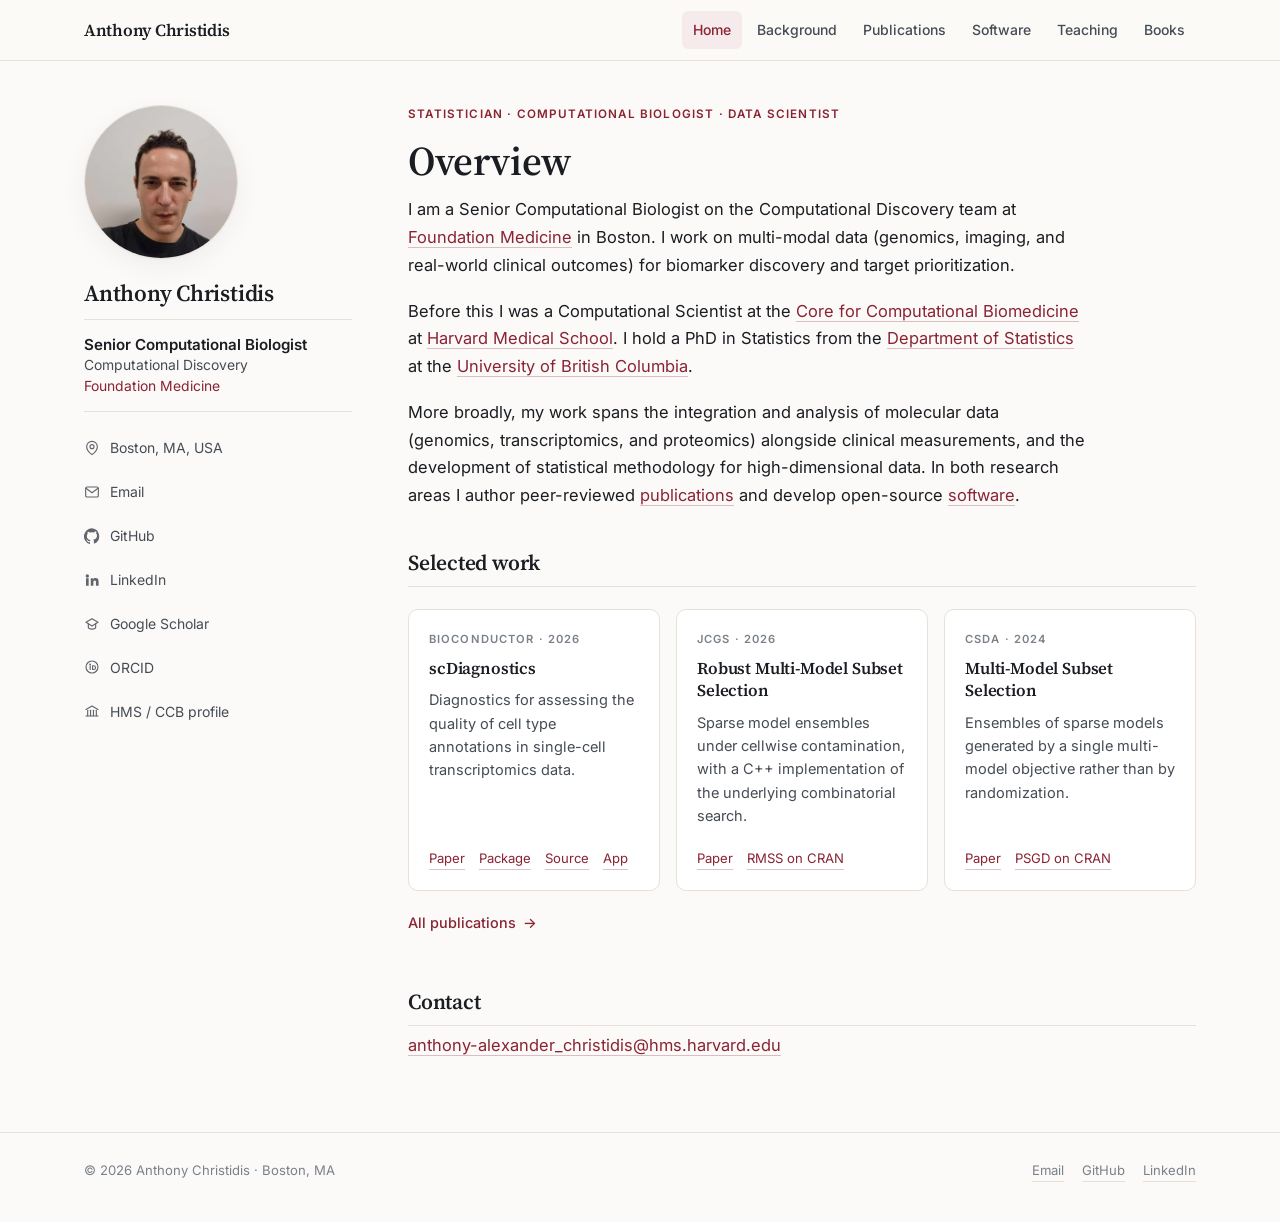
==== index.html @ 00b0565f "Add profile links and search metadata Sidebar gains Google Scholar and ORCID. Scholar takes the grad" ====
<!DOCTYPE html>
<html lang="en">
<head>
<meta charset="UTF-8">
<meta name="viewport" content="width=device-width, initial-scale=1">
<title>Anthony Christidis</title>
<meta name="description" content="Anthony Christidis, PhD. Statistician and computational biologist at Foundation Medicine, Boston. Multi-modal omics, ensemble methods for high-dimensional data, and open-source scientific software.">
<link rel="icon" type="image/png" href="images/website_icon.png">
<link rel="preconnect" href="https://fonts.googleapis.com">
<link rel="preconnect" href="https://fonts.gstatic.com" crossorigin>
<link href="https://fonts.googleapis.com/css2?family=Inter:wght@400;500;600&family=Source+Serif+4:opsz,wght@8..60,400;8..60,600&display=swap" rel="stylesheet">
<link rel="canonical" href="https://anthonychristidis.github.io/">
<meta property="og:type" content="website">
<meta property="og:site_name" content="Anthony Christidis">
<meta property="og:title" content="Anthony Christidis">
<meta property="og:description" content="Anthony Christidis, PhD. Statistician and computational biologist at Foundation Medicine, Boston. Multi-modal omics, ensemble methods for high-dimensional data, and open-source scientific software.">
<meta property="og:url" content="https://anthonychristidis.github.io/">
<meta property="og:image" content="https://anthonychristidis.github.io/images/website_pic.png">
<meta name="twitter:card" content="summary">
<link rel="stylesheet" href="styles.css">
<script type="application/ld+json">
{
  "@context": "https://schema.org",
  "@type": "Person",
  "name": "Anthony Christidis",
  "givenName": "Anthony",
  "familyName": "Christidis",
  "honorificSuffix": "PhD",
  "url": "https://anthonychristidis.github.io/",
  "image": "https://anthonychristidis.github.io/images/website_pic.png",
  "jobTitle": "Senior Computational Biologist",
  "worksFor": {
    "@type": "Organization",
    "name": "Foundation Medicine",
    "url": "https://www.foundationmedicine.com/"
  },
  "address": {
    "@type": "PostalAddress",
    "addressLocality": "Boston",
    "addressRegion": "MA",
    "addressCountry": "US"
  },
  "alumniOf": [
    { "@type": "CollegeOrUniversity", "name": "University of British Columbia", "url": "https://www.ubc.ca/" },
    { "@type": "CollegeOrUniversity", "name": "University of Toronto", "url": "https://www.utoronto.ca/" },
    { "@type": "CollegeOrUniversity", "name": "Concordia University", "url": "https://www.concordia.ca/" }
  ],
  "knowsAbout": [
    "Computational biology",
    "Bioinformatics",
    "Single-cell transcriptomics",
    "Spatial transcriptomics",
    "Proteomics",
    "Statistical machine learning",
    "Ensemble methods",
    "Robust statistics",
    "High-dimensional data",
    "R programming",
    "Bioconductor"
  ],
  "sameAs": [
    "https://orcid.org/0000-0002-4565-6279",
    "https://scholar.google.com/citations?user=vQGC_OQAAAAJ&hl=en",
    "https://github.com/AnthonyChristidis",
    "https://www.linkedin.com/in/anthony-christidis-61272a120/",
    "https://dbmi.hms.harvard.edu/people/anthony-christidis",
    "https://hsph.harvard.edu/profile/anthony-christidis/",
    "https://www.researchgate.net/profile/Anthony-Christidis"
  ]
}
</script>
</head>
<body>

<a class="skip-link" href="#main">Skip to content</a>

<header class="topbar">
  <div class="topbar__inner">
    <a class="brand" href="index.html">Anthony Christidis</a>
    <nav class="mainnav" aria-label="Main">
      <a href="index.html" aria-current="page">Home</a>
      <a href="background.html">Background</a>
      <a href="publications.html">Publications</a>
      <a href="software.html">Software</a>
      <a href="teaching.html">Teaching</a>
      <a href="books.html">Books</a>
    </nav>
  </div>
</header>

<div class="shell">

  <!-- ===== Sidebar (identical across pages) ===== -->
  <aside class="sidebar">
    <img src="images/website_pic.png" alt="Anthony Christidis" class="sidebar__photo">
    <h1 class="sidebar__name">Anthony Christidis</h1>
    <div class="sidebar__role">
      <span class="r-title">Senior Computational Biologist</span>
      <span class="r-line">Computational Discovery</span>
      <span class="r-line"><a href="https://www.foundationmedicine.com/">Foundation Medicine</a></span>
    </div>
    <ul class="sidebar__links">
      <li><a href="https://maps.app.goo.gl/oiPNKyXVnu64fn4m7" target="_blank" rel="noopener">
        <svg viewBox="0 0 24 24" aria-hidden="true"><path d="M20 10c0 6-8 12-8 12s-8-6-8-12a8 8 0 0 1 16 0Z"/><circle cx="12" cy="10" r="3"/></svg>
        Boston, MA, USA</a></li>
      <li><a href="mailto:anthony-alexander_christidis@hms.harvard.edu">
        <svg viewBox="0 0 24 24" aria-hidden="true"><rect x="2.5" y="4.5" width="19" height="15" rx="2"/><path d="m3 6.5 9 6.5 9-6.5"/></svg>
        Email</a></li>
      <li><a href="https://github.com/AnthonyChristidis" target="_blank" rel="noopener">
        <svg class="fill" viewBox="0 0 24 24" aria-hidden="true"><path d="M12 .5a12 12 0 0 0-3.8 23.4c.6.1.8-.3.8-.6v-2c-3.3.7-4-1.6-4-1.6-.6-1.4-1.4-1.8-1.4-1.8-1.1-.7 0-.7 0-.7 1.2.1 1.9 1.3 1.9 1.3 1.1 1.8 2.8 1.3 3.5 1 .1-.8.4-1.3.8-1.6-2.7-.3-5.5-1.3-5.5-5.9 0-1.3.5-2.4 1.2-3.2-.1-.3-.5-1.5.1-3.2 0 0 1-.3 3.3 1.2a11.5 11.5 0 0 1 6 0C17.2 4.7 18.2 5 18.2 5c.6 1.7.2 2.9.1 3.2.8.8 1.2 1.9 1.2 3.2 0 4.6-2.8 5.6-5.5 5.9.4.4.8 1.1.8 2.2v3.3c0 .3.2.7.8.6A12 12 0 0 0 12 .5Z"/></svg>
        GitHub</a></li>
      <li><a href="https://www.linkedin.com/in/anthony-christidis-61272a120/" target="_blank" rel="noopener">
        <svg class="fill" viewBox="0 0 24 24" aria-hidden="true"><path d="M4.98 3.5A2.5 2.5 0 1 0 5 8.5a2.5 2.5 0 0 0 0-5ZM3 9.5h4v11H3v-11Zm6.5 0h3.8v1.5h.06c.53-.95 1.83-1.95 3.77-1.95 4.03 0 4.77 2.5 4.77 5.76v5.69h-4v-5.04c0-1.2-.02-2.75-1.75-2.75-1.75 0-2.02 1.31-2.02 2.66v5.13h-4v-11Z"/></svg>
        LinkedIn</a></li>
      <li><a href="https://scholar.google.com/citations?user=vQGC_OQAAAAJ&amp;hl=en" target="_blank" rel="noopener">
        <svg viewBox="0 0 24 24" aria-hidden="true"><path d="M3 9.5 12 4l9 5.5-9 5.5-9-5.5Z"/><path d="M6.5 11.8V17c0 1.4 2.5 2.7 5.5 2.7s5.5-1.3 5.5-2.7v-5.2"/></svg>
        Google Scholar</a></li>
      <li><a href="https://orcid.org/0000-0002-4565-6279" target="_blank" rel="noopener">
        <svg viewBox="0 0 24 24" aria-hidden="true"><circle cx="12" cy="12" r="9"/><path d="M9.3 10.2v5.6"/><circle cx="9.3" cy="8.1" r=".55"/><path d="M12.9 10.2h1.6a2.8 2.8 0 0 1 0 5.6h-1.6Z"/></svg>
        ORCID</a></li>
      <li><a href="https://dbmi.hms.harvard.edu/people/anthony-christidis" target="_blank" rel="noopener">
        <svg viewBox="0 0 24 24" aria-hidden="true"><path d="M3 9.8 12 4.5l9 5.3"/><path d="M5.5 11v8"/><path d="M9.8 11v8"/><path d="M14.2 11v8"/><path d="M18.5 11v8"/><path d="M3 19.5h18"/></svg>
        HMS / CCB profile</a></li>
    </ul>
  </aside>

  <!-- ===== Content ===== -->
  <main class="content" id="main">

    <p class="eyebrow">Statistician &middot; Computational Biologist &middot; Data Scientist</p>
    <h2 class="page-title">Overview</h2>

    <p>
      I am a Senior Computational Biologist on the Computational Discovery team at
      <a href="https://www.foundationmedicine.com/" target="_blank" rel="noopener">Foundation Medicine</a> in Boston.
      I work on multi-modal data (genomics, imaging, and real-world clinical outcomes) for biomarker discovery and
      target prioritization.
    </p>

    <p>
      Before this I was a Computational Scientist at the
      <a href="https://dbmi.hms.harvard.edu/about-dbmi/core-computational-biomedicine" target="_blank" rel="noopener">Core
      for Computational Biomedicine</a> at
      <a href="https://hms.harvard.edu/" target="_blank" rel="noopener">Harvard Medical School</a>. I hold a PhD in
      Statistics from the
      <a href="https://www.stat.ubc.ca/" target="_blank" rel="noopener">Department of Statistics</a> at the
      <a href="https://www.ubc.ca/" target="_blank" rel="noopener">University of British Columbia</a>.
    </p>

    <p>
      More broadly, my work spans the integration and analysis of molecular data (genomics, transcriptomics, and
      proteomics) alongside clinical measurements, and the development of statistical methodology for high-dimensional
      data. In both research areas I author peer-reviewed <a href="publications.html">publications</a> and develop
      open-source <a href="software.html">software</a>.
    </p>

    <section class="section">
      <h2 class="section__title">Selected work</h2>

      <div class="cards">
        <article class="card">
          <span class="card__kicker">Bioconductor &middot; 2026</span>
          <h3><a href="https://bioconductor.org/packages/scDiagnostics" target="_blank" rel="noopener">scDiagnostics</a></h3>
          <p>
            Diagnostics for assessing the quality of cell type annotations in single-cell transcriptomics data.
          </p>
          <div class="card__foot">
            <a href="https://doi.org/10.1093/bib/bbag496" target="_blank" rel="noopener">Paper</a>
            <a href="https://bioconductor.org/packages/scDiagnostics" target="_blank" rel="noopener">Package</a>
            <a href="https://github.com/ccb-hms/scDiagnostics" target="_blank" rel="noopener">Source</a>
            <a href="https://github.com/ccb-hms/scDiagnosticsApp" target="_blank" rel="noopener">App</a>
          </div>
        </article>

        <article class="card">
          <span class="card__kicker">JCGS &middot; 2026</span>
          <h3><a href="https://doi.org/10.1080/10618600.2025.2596057" target="_blank" rel="noopener">Robust Multi-Model Subset Selection</a></h3>
          <p>
            Sparse model ensembles under cellwise contamination, with a C++ implementation of the underlying
            combinatorial search.
          </p>
          <div class="card__foot">
            <a href="https://doi.org/10.1080/10618600.2025.2596057" target="_blank" rel="noopener">Paper</a>
            <a href="https://cran.r-project.org/package=RMSS" target="_blank" rel="noopener">RMSS on CRAN</a>
          </div>
        </article>

        <article class="card">
          <span class="card__kicker">CSDA &middot; 2024</span>
          <h3><a href="https://doi.org/10.1016/j.csda.2024.108073" target="_blank" rel="noopener">Multi-Model Subset Selection</a></h3>
          <p>
            Ensembles of sparse models generated by a single multi-model objective rather than by randomization.
          </p>
          <div class="card__foot">
            <a href="https://doi.org/10.1016/j.csda.2024.108073" target="_blank" rel="noopener">Paper</a>
            <a href="https://cran.r-project.org/package=PSGD" target="_blank" rel="noopener">PSGD on CRAN</a>
          </div>
        </article>
      </div>

      <a class="more" href="publications.html">All publications</a>
    </section>

    <section class="section">
      <h2 class="section__title">Contact</h2>
      <p>
        <a href="mailto:anthony-alexander_christidis@hms.harvard.edu">anthony-alexander_christidis@hms.harvard.edu</a>
      </p>
    </section>

  </main>
</div>

<footer class="footer">
  <div class="footer__inner">
    <span>&copy; 2026 Anthony Christidis &middot; Boston, MA</span>
    <span class="footer__links">
      <a href="mailto:anthony-alexander_christidis@hms.harvard.edu">Email</a>
      <a href="https://github.com/AnthonyChristidis" target="_blank" rel="noopener">GitHub</a>
      <a href="https://www.linkedin.com/in/anthony-christidis-61272a120/" target="_blank" rel="noopener">LinkedIn</a>
    </span>
  </div>
</footer>

</body>
</html>
---- styles.css ----
/* ==========================================================================
   Anthony Christidis personal site
   ========================================================================== */

/* --- Design tokens ------------------------------------------------------ */

:root {
  --paper:      #fbfaf8;
  --surface:    #ffffff;
  --surface-2:  #f4f2ee;
  --ink:        #1a1d21;
  --ink-soft:   #454c54;
  --ink-mute:   #79818a;
  --rule:       #e5e1d9;
  --rule-soft:  #efece6;
  --accent:     #8a2332;
  --accent-ink: #6d1a27;
  --accent-bg:  #f6ebec;
  --shadow:     0 1px 2px rgba(24, 20, 16, .04), 0 8px 28px rgba(24, 20, 16, .05);

  --serif: "Source Serif 4", Georgia, "Times New Roman", serif;
  --sans:  "Inter", -apple-system, BlinkMacSystemFont, "Segoe UI", Roboto, Arial, sans-serif;
  --mono:  "SFMono-Regular", ui-monospace, "JetBrains Mono", Consolas, monospace;

  --measure: 68ch;
  --gutter: 24px;
}

@media (prefers-color-scheme: dark) {
  :root:not([data-theme="light"]) {
    --paper:      #131519;
    --surface:    #1a1d22;
    --surface-2:  #22262c;
    --ink:        #e7e5e1;
    --ink-soft:   #b3b8bf;
    --ink-mute:   #878e97;
    --rule:       #2c3138;
    --rule-soft:  #24282e;
    --accent:     #e0808d;
    --accent-ink: #f0a3ad;
    --accent-bg:  #2a1f23;
    --shadow:     0 1px 2px rgba(0, 0, 0, .3), 0 8px 28px rgba(0, 0, 0, .25);
  }
}

:root[data-theme="dark"] {
  --paper:      #131519;
  --surface:    #1a1d22;
  --surface-2:  #22262c;
  --ink:        #e7e5e1;
  --ink-soft:   #b3b8bf;
  --ink-mute:   #878e97;
  --rule:       #2c3138;
  --rule-soft:  #24282e;
  --accent:     #e0808d;
  --accent-ink: #f0a3ad;
  --accent-bg:  #2a1f23;
  --shadow:     0 1px 2px rgba(0, 0, 0, .3), 0 8px 28px rgba(0, 0, 0, .25);
}

/* --- Base --------------------------------------------------------------- */

*, *::before, *::after { box-sizing: border-box; }

html { -webkit-text-size-adjust: 100%; scroll-behavior: smooth; }

body {
  margin: 0;
  background: var(--paper);
  color: var(--ink);
  font-family: var(--sans);
  font-size: 16.5px;
  line-height: 1.68;
  -webkit-font-smoothing: antialiased;
  text-rendering: optimizeLegibility;
}

a {
  color: var(--accent);
  text-decoration: none;
  border-bottom: 1px solid color-mix(in srgb, var(--accent) 28%, transparent);
  transition: color .15s ease, border-color .15s ease, background-color .15s ease;
}

a:hover {
  color: var(--accent-ink);
  border-bottom-color: var(--accent);
}

a:focus-visible,
button:focus-visible {
  outline: 2px solid var(--accent);
  outline-offset: 3px;
  border-radius: 2px;
}

h1, h2, h3, h4 {
  font-family: var(--serif);
  font-weight: 600;
  line-height: 1.22;
  color: var(--ink);
  margin: 0;
  letter-spacing: -0.01em;
}

p { margin: 0 0 1.1em; }
p:last-child { margin-bottom: 0; }

ul, ol { margin: 0 0 1.1em; padding-left: 1.25em; }
li { margin-bottom: .45em; }
li:last-child { margin-bottom: 0; }

strong { font-weight: 600; color: var(--ink); }

code {
  font-family: var(--mono);
  font-size: .87em;
  background: var(--surface-2);
  padding: .12em .38em;
  border-radius: 4px;
}

hr {
  border: 0;
  border-top: 1px solid var(--rule);
  margin: 2.5rem 0;
}

.skip-link {
  position: absolute;
  left: -9999px;
  top: 0;
  background: var(--accent);
  color: #fff;
  padding: 10px 16px;
  z-index: 200;
  border: 0;
}
.skip-link:focus { left: 8px; top: 8px; }

/* --- Top bar ------------------------------------------------------------ */

.topbar {
  position: sticky;
  top: 0;
  z-index: 100;
  background: color-mix(in srgb, var(--paper) 88%, transparent);
  backdrop-filter: saturate(160%) blur(10px);
  -webkit-backdrop-filter: saturate(160%) blur(10px);
  border-bottom: 1px solid var(--rule);
}

.topbar__inner {
  max-width: 1160px;
  margin: 0 auto;
  padding: 0 var(--gutter);
  display: flex;
  align-items: center;
  justify-content: space-between;
  gap: 20px;
  min-height: 60px;
}

.brand {
  font-family: var(--serif);
  font-size: 1.06rem;
  font-weight: 600;
  color: var(--ink);
  border: 0;
  white-space: nowrap;
  letter-spacing: -0.015em;
}
.brand:hover { color: var(--accent); }

.mainnav {
  display: flex;
  align-items: center;
  gap: 4px;
  flex-wrap: wrap;
  justify-content: flex-end;
}

.mainnav a {
  color: var(--ink-soft);
  border: 0;
  font-size: .875rem;
  font-weight: 500;
  padding: 7px 11px;
  border-radius: 6px;
  white-space: nowrap;
}

.mainnav a:hover {
  color: var(--ink);
  background: var(--surface-2);
}

.mainnav a[aria-current="page"] {
  color: var(--accent);
  background: var(--accent-bg);
}

/* --- Page shell --------------------------------------------------------- */

.shell {
  max-width: 1160px;
  margin: 0 auto;
  padding: 44px var(--gutter) 72px;
  display: grid;
  grid-template-columns: 268px minmax(0, 1fr);
  gap: 56px;
  align-items: start;
}

/* --- Sidebar ------------------------------------------------------------ */

.sidebar {
  position: sticky;
  top: 92px;
}

.sidebar__photo {
  width: 154px;
  height: 154px;
  border-radius: 50%;
  object-fit: cover;
  display: block;
  margin: 0 0 20px;
  box-shadow: var(--shadow);
  border: 1px solid var(--rule);
}

.sidebar__name {
  font-size: 1.44rem;
  margin: 0 0 12px;
}

.sidebar__role {
  border-top: 1px solid var(--rule);
  border-bottom: 1px solid var(--rule);
  padding: 14px 0;
  margin: 0 0 18px;
}

.sidebar__role .r-title {
  font-weight: 600;
  font-size: .945rem;
  color: var(--ink);
  display: block;
  line-height: 1.4;
}

.sidebar__role .r-line {
  font-size: .87rem;
  color: var(--ink-soft);
  display: block;
  line-height: 1.5;
}

.sidebar__role .r-line a { border-bottom-color: transparent; }
.sidebar__role .r-line a:hover { border-bottom-color: var(--accent); }

.sidebar__links {
  list-style: none;
  margin: 0;
  padding: 0;
  display: flex;
  flex-direction: column;
  gap: 1px;
}

.sidebar__links a {
  display: flex;
  align-items: center;
  gap: 10px;
  font-size: .875rem;
  color: var(--ink-soft);
  border: 0;
  padding: 6px 8px;
  margin-left: -8px;
  border-radius: 6px;
}

.sidebar__links a:hover {
  color: var(--accent);
  background: var(--surface-2);
}

.sidebar__links svg {
  width: 16px;
  height: 16px;
  flex: 0 0 16px;
  stroke: currentColor;
  fill: none;
  stroke-width: 1.7;
  stroke-linecap: round;
  stroke-linejoin: round;
  opacity: .85;
}

.sidebar__links svg.fill {
  fill: currentColor;
  stroke: none;
}

/* --- Content ------------------------------------------------------------ */

.content { min-width: 0; }

.content > p,
.content > ul,
.content > ol { max-width: var(--measure); }

.page-title {
  font-size: clamp(1.9rem, 1.4rem + 1.7vw, 2.55rem);
  margin: 0 0 10px;
}

.page-lede {
  font-size: 1.06rem;
  color: var(--ink-soft);
  max-width: var(--measure);
  margin: 0 0 8px;
}

.section {
  margin-top: 52px;
  scroll-margin-top: 84px;
}

.section:first-of-type { margin-top: 40px; }

.section__title {
  font-size: 1.34rem;
  margin: 0 0 6px;
  padding-bottom: 10px;
  border-bottom: 1px solid var(--rule);
  display: flex;
  align-items: baseline;
  justify-content: space-between;
  gap: 16px;
}

.section__title .count {
  font-family: var(--sans);
  font-size: .76rem;
  font-weight: 500;
  color: var(--ink-mute);
  letter-spacing: .04em;
  text-transform: uppercase;
  white-space: nowrap;
}

.section__intro {
  color: var(--ink-soft);
  max-width: var(--measure);
  margin: 14px 0 22px;
}

.eyebrow {
  font-size: .73rem;
  font-weight: 600;
  letter-spacing: .1em;
  text-transform: uppercase;
  color: var(--accent);
  margin: 0 0 12px;
}

.subhead {
  font-size: .78rem;
  font-weight: 600;
  letter-spacing: .09em;
  text-transform: uppercase;
  color: var(--ink-mute);
  font-family: var(--sans);
  margin: 34px 0 16px;
}

/* --- Stat strip --------------------------------------------------------- */

.stats {
  display: grid;
  grid-template-columns: repeat(auto-fit, minmax(145px, 1fr));
  gap: 1px;
  background: var(--rule);
  border: 1px solid var(--rule);
  border-radius: 10px;
  overflow: hidden;
  margin: 30px 0 0;
}

.stat {
  background: var(--surface);
  padding: 16px 18px;
}

.stat__num {
  font-family: var(--serif);
  font-size: 1.55rem;
  font-weight: 600;
  color: var(--ink);
  line-height: 1.1;
  display: block;
  letter-spacing: -0.02em;
}

.stat__label {
  font-size: .765rem;
  color: var(--ink-mute);
  letter-spacing: .035em;
  text-transform: uppercase;
  margin-top: 5px;
  display: block;
  line-height: 1.4;
}

/* --- Focus-area list ---------------------------------------------------- */

.areas {
  list-style: none;
  padding: 0;
  margin: 22px 0 0;
  display: grid;
  gap: 2px;
}

.areas li {
  margin: 0;
  padding: 18px 0;
  border-top: 1px solid var(--rule-soft);
  display: grid;
  grid-template-columns: 210px minmax(0, 1fr);
  gap: 24px;
  align-items: start;
}

.areas li:last-child { border-bottom: 1px solid var(--rule-soft); }

.areas h3 {
  font-size: 1.02rem;
  font-weight: 600;
  margin: 0;
  line-height: 1.4;
}

.areas p {
  margin: 0;
  color: var(--ink-soft);
  font-size: .945rem;
}

/* --- Cards -------------------------------------------------------------- */

.cards {
  display: grid;
  grid-template-columns: repeat(auto-fit, minmax(250px, 1fr));
  gap: 16px;
  margin-top: 22px;
}

.card {
  background: var(--surface);
  border: 1px solid var(--rule);
  border-radius: 10px;
  padding: 20px;
  display: flex;
  flex-direction: column;
  gap: 9px;
  transition: border-color .15s ease, transform .15s ease, box-shadow .15s ease;
}

.card:hover {
  border-color: color-mix(in srgb, var(--accent) 38%, var(--rule));
  transform: translateY(-1px);
  box-shadow: var(--shadow);
}

.card__kicker {
  font-size: .7rem;
  font-weight: 600;
  letter-spacing: .1em;
  text-transform: uppercase;
  color: var(--ink-mute);
}

.card h3 {
  font-size: 1.04rem;
  margin: 0;
  line-height: 1.35;
}

.card h3 a { border: 0; color: var(--ink); }
.card h3 a:hover { color: var(--accent); }

.card p {
  margin: 0;
  font-size: .91rem;
  color: var(--ink-soft);
  line-height: 1.6;
}

.card__foot {
  margin-top: auto;
  padding-top: 10px;
  display: flex;
  flex-wrap: wrap;
  gap: 6px 14px;
  font-size: .82rem;
}

/* --- Publication entries ------------------------------------------------ */

.pubs { list-style: none; margin: 18px 0 0; padding: 0; }

.pub {
  margin: 0;
  padding: 20px 0;
  border-bottom: 1px solid var(--rule-soft);
  display: grid;
  grid-template-columns: 58px minmax(0, 1fr);
  gap: 20px;
}

.pub:first-child { border-top: 1px solid var(--rule-soft); }

.pub__year {
  font-family: var(--mono);
  font-size: .8rem;
  color: var(--ink-mute);
  padding-top: 4px;
  letter-spacing: -0.02em;
}

.pub__title {
  font-family: var(--serif);
  font-size: 1.055rem;
  font-weight: 600;
  line-height: 1.4;
  margin: 0 0 6px;
}

.pub__title a { color: var(--ink); border-bottom-color: transparent; }
.pub__title a:hover { color: var(--accent); border-bottom-color: var(--accent); }

.pub__authors {
  font-size: .89rem;
  color: var(--ink-soft);
  margin: 0 0 5px;
  line-height: 1.55;
}

.pub__authors .me { color: var(--ink); font-weight: 600; }

.pub__venue {
  font-size: .875rem;
  color: var(--ink-mute);
  font-style: italic;
  margin: 0;
}

.pub__links {
  margin-top: 8px;
  display: flex;
  flex-wrap: wrap;
  gap: 6px 14px;
  font-size: .81rem;
}

.tag {
  display: inline-block;
  font-family: var(--sans);
  font-style: normal;
  font-size: .68rem;
  font-weight: 600;
  letter-spacing: .07em;
  text-transform: uppercase;
  color: var(--accent);
  background: var(--accent-bg);
  padding: 2px 7px;
  border-radius: 4px;
  vertical-align: 1px;
  margin-left: 6px;
}

.tag--mute {
  color: var(--ink-mute);
  background: var(--surface-2);
}

/* --- Timeline ----------------------------------------------------------- */

.timeline { list-style: none; margin: 20px 0 0; padding: 0; }

.tl {
  margin: 0;
  padding: 0 0 26px 26px;
  border-left: 1px solid var(--rule);
  position: relative;
}

.tl:last-child { padding-bottom: 4px; border-left-color: transparent; }

.tl::before {
  content: "";
  position: absolute;
  left: -4.5px;
  top: 8px;
  width: 8px;
  height: 8px;
  border-radius: 50%;
  background: var(--paper);
  border: 2px solid var(--rule);
}

.tl--now::before {
  background: var(--accent);
  border-color: var(--accent);
  box-shadow: 0 0 0 4px var(--accent-bg);
}

.tl__when {
  font-family: var(--mono);
  font-size: .765rem;
  color: var(--ink-mute);
  display: block;
  margin-bottom: 3px;
  letter-spacing: -0.02em;
}

.tl__role {
  font-family: var(--serif);
  font-size: 1.055rem;
  font-weight: 600;
  margin: 0 0 2px;
  line-height: 1.35;
}

.tl__org {
  font-size: .9rem;
  color: var(--ink-soft);
  margin: 0 0 8px;
}

.tl__body {
  font-size: .93rem;
  color: var(--ink-soft);
  margin: 0;
  max-width: var(--measure);
}

/* --- Definition-style rows (awards, talks, education) ------------------- */

.rows { list-style: none; margin: 18px 0 0; padding: 0; }

.row {
  margin: 0;
  display: grid;
  grid-template-columns: minmax(0, 1fr) auto;
  gap: 8px 24px;
  align-items: baseline;
  padding: 12px 0;
  border-bottom: 1px solid var(--rule-soft);
}

.row:first-child { border-top: 1px solid var(--rule-soft); }

.row__main { font-size: .96rem; }
.row__main strong { display: block; font-weight: 600; }
.row__sub { color: var(--ink-mute); font-size: .875rem; }

.row__meta {
  font-family: var(--mono);
  font-size: .78rem;
  color: var(--ink-mute);
  white-space: nowrap;
  letter-spacing: -0.02em;
}

/* --- Compact course list ------------------------------------------------ */

.courses {
  list-style: none;
  margin: 10px 0 0;
  padding: 0;
  display: grid;
  grid-template-columns: repeat(auto-fit, minmax(290px, 1fr));
  gap: 4px 32px;
}

.courses li {
  margin: 0;
  font-size: .92rem;
  line-height: 1.55;
  color: var(--ink-soft);
}

.courses .code {
  font-family: var(--mono);
  font-size: .82rem;
  font-weight: 600;
  color: var(--ink);
  letter-spacing: -0.02em;
  margin-right: 7px;
}

/* --- Software table ----------------------------------------------------- */

.pkg-table-wrap {
  margin-top: 22px;
  border: 1px solid var(--rule);
  border-radius: 10px;
  overflow-x: auto;
  background: var(--surface);
}

.pkg-table {
  width: 100%;
  min-width: 620px;
  border-collapse: collapse;
  font-size: .9rem;
}

.pkg-table th {
  text-align: left;
  font-family: var(--sans);
  font-size: .7rem;
  font-weight: 600;
  letter-spacing: .09em;
  text-transform: uppercase;
  color: var(--ink-mute);
  padding: 12px 16px;
  background: var(--surface-2);
  border-bottom: 1px solid var(--rule);
  white-space: nowrap;
}

.pkg-table td {
  padding: 13px 16px;
  border-bottom: 1px solid var(--rule-soft);
  vertical-align: top;
}

.pkg-table tr:last-child td { border-bottom: 0; }
.pkg-table tbody tr:hover { background: var(--surface-2); }

.pkg-name {
  font-family: var(--mono);
  font-weight: 600;
  font-size: .875rem;
  white-space: nowrap;
}
.pkg-name a { border-bottom-color: transparent; }
.pkg-name a:hover { border-bottom-color: var(--accent); }

.pkg-desc { color: var(--ink-soft); min-width: 190px; }

.pkg-num {
  font-family: var(--mono);
  font-size: .82rem;
  color: var(--ink-mute);
  text-align: right;
  white-space: nowrap;
  font-variant-numeric: tabular-nums;
}

.pkg-links { font-size: .8rem; line-height: 1.9; }
.pkg-links a { margin-right: 10px; white-space: nowrap; }
.pkg-links a:last-child { margin-right: 0; }

/* --- Callout ------------------------------------------------------------ */

.callout {
  background: var(--surface);
  border: 1px solid var(--rule);
  border-left: 3px solid var(--accent);
  border-radius: 0 8px 8px 0;
  padding: 18px 22px;
  margin: 26px 0 0;
  max-width: var(--measure);
  font-size: .945rem;
  color: var(--ink-soft);
}

.callout strong { color: var(--ink); }

/* --- Next / prev page links -------------------------------------------- */

.more {
  display: inline-flex;
  align-items: center;
  gap: 7px;
  font-size: .9rem;
  font-weight: 500;
  margin-top: 20px;
  border: 0;
}

.more::after {
  content: "→";
  transition: transform .15s ease;
}

.more:hover::after { transform: translateX(3px); }

/* --- Footer ------------------------------------------------------------- */

.footer {
  border-top: 1px solid var(--rule);
  margin-top: 0;
  background: var(--paper);
}

.footer__inner {
  max-width: 1160px;
  margin: 0 auto;
  padding: 26px var(--gutter) 40px;
  display: flex;
  flex-wrap: wrap;
  gap: 10px 26px;
  align-items: center;
  justify-content: space-between;
  font-size: .82rem;
  color: var(--ink-mute);
}

.footer__inner a { color: var(--ink-mute); border-bottom-color: var(--rule); }
.footer__inner a:hover { color: var(--accent); border-bottom-color: var(--accent); }

.footer__links { display: flex; flex-wrap: wrap; gap: 6px 18px; }

/* --- Responsive --------------------------------------------------------- */

/* The two-column focus-area rows need a wide description column to stay at two
   lines; below this the label stacks above the text instead of beside it. */
@media (max-width: 1080px) {
  .areas li { grid-template-columns: minmax(0, 1fr); gap: 6px; }
}

@media (max-width: 900px) {
  .shell {
    grid-template-columns: minmax(0, 1fr);
    gap: 36px;
    padding-top: 32px;
  }

  .sidebar {
    position: static;
    display: grid;
    grid-template-columns: 112px minmax(0, 1fr);
    gap: 22px;
    align-items: start;
    padding-bottom: 28px;
    border-bottom: 1px solid var(--rule);
  }

  .sidebar__photo { width: 112px; height: 112px; margin-bottom: 0; }
  .sidebar__name { margin-top: 0; }
  .sidebar__links { margin-top: 4px; }

  .areas li { grid-template-columns: minmax(0, 1fr); gap: 6px; }
}

@media (max-width: 560px) {
  body { font-size: 16px; }

  .topbar__inner {
    flex-direction: column;
    align-items: stretch;
    gap: 2px;
    padding-top: 10px;
    padding-bottom: 8px;
  }

  .mainnav {
    justify-content: flex-start;
    margin-left: -11px;
    flex-wrap: wrap;
    gap: 0 2px;
    padding-bottom: 2px;
  }

  .mainnav a { padding: 6px 11px; }

  .sidebar { grid-template-columns: minmax(0, 1fr); gap: 16px; }
  .sidebar__photo { width: 96px; height: 96px; }

  .pub { grid-template-columns: minmax(0, 1fr); gap: 4px; }
  .pub__year { padding-top: 0; }

  .row { grid-template-columns: minmax(0, 1fr); gap: 2px; }

  .footer__inner { flex-direction: column; align-items: flex-start; }
}

@media (prefers-reduced-motion: reduce) {
  html { scroll-behavior: auto; }
  *, *::before, *::after {
    animation-duration: .001ms !important;
    transition-duration: .001ms !important;
  }
}
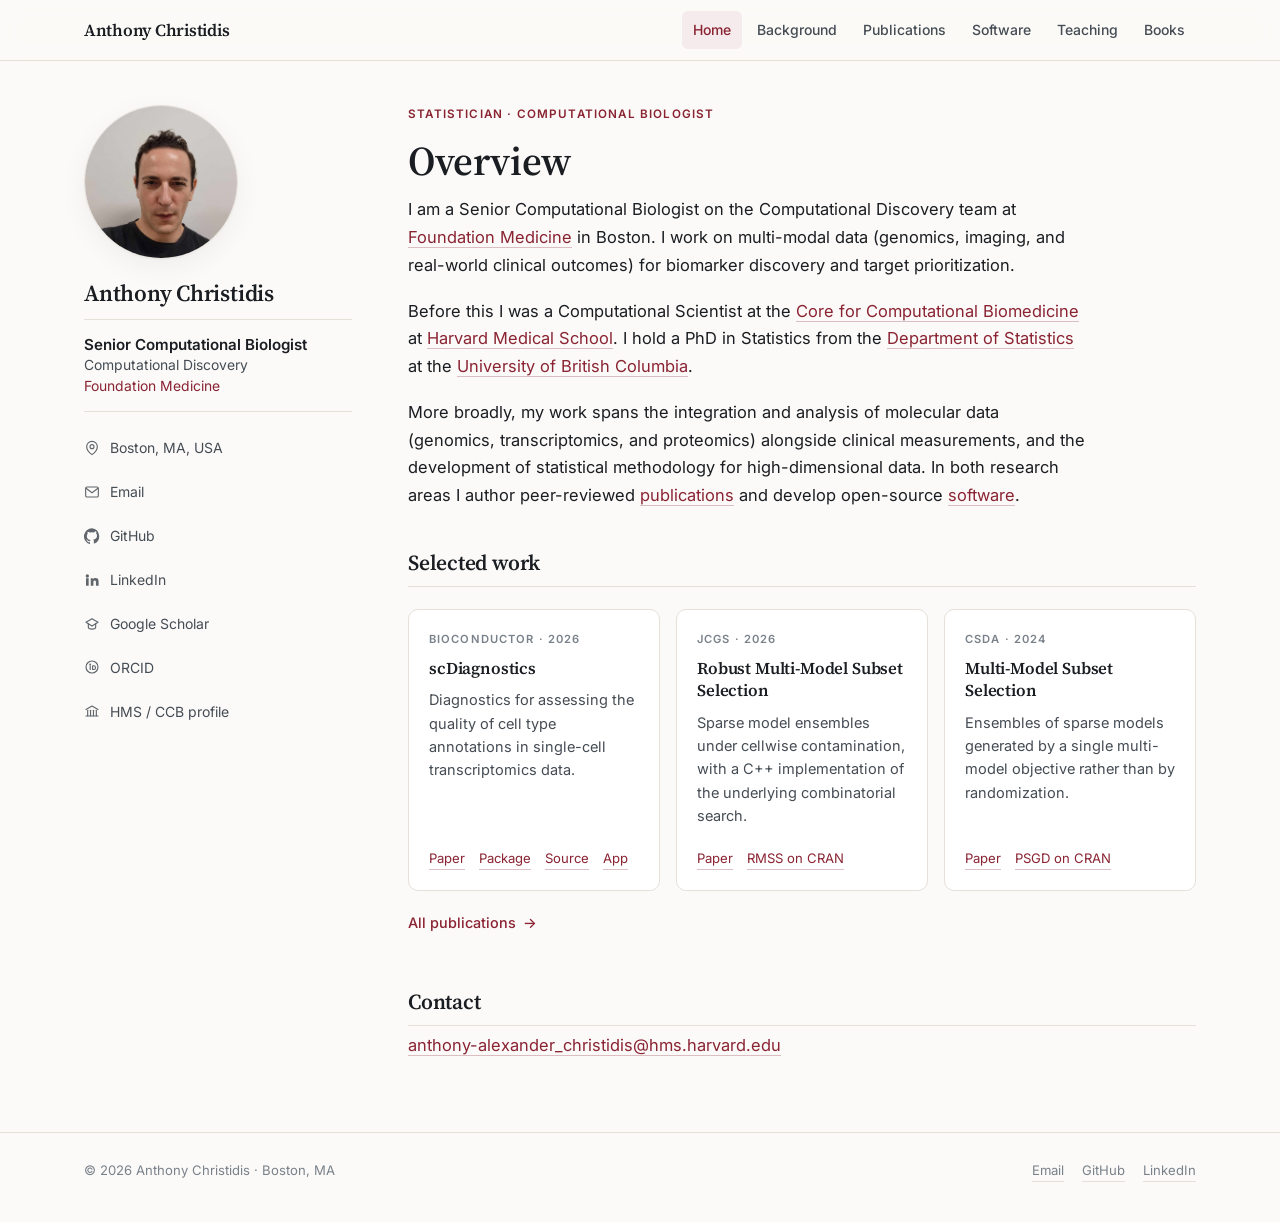
==== commit 0992abf7: "Drop "Data Scientist" from the home page label line Three labels read as advertising range rather th" ====
--- a/index.html
+++ b/index.html
@@ -127,7 +127,7 @@
   <!-- ===== Content ===== -->
   <main class="content" id="main">
 
-    <p class="eyebrow">Statistician &middot; Computational Biologist &middot; Data Scientist</p>
+    <p class="eyebrow">Statistician &middot; Computational Biologist</p>
     <h2 class="page-title">Overview</h2>
 
     <p>
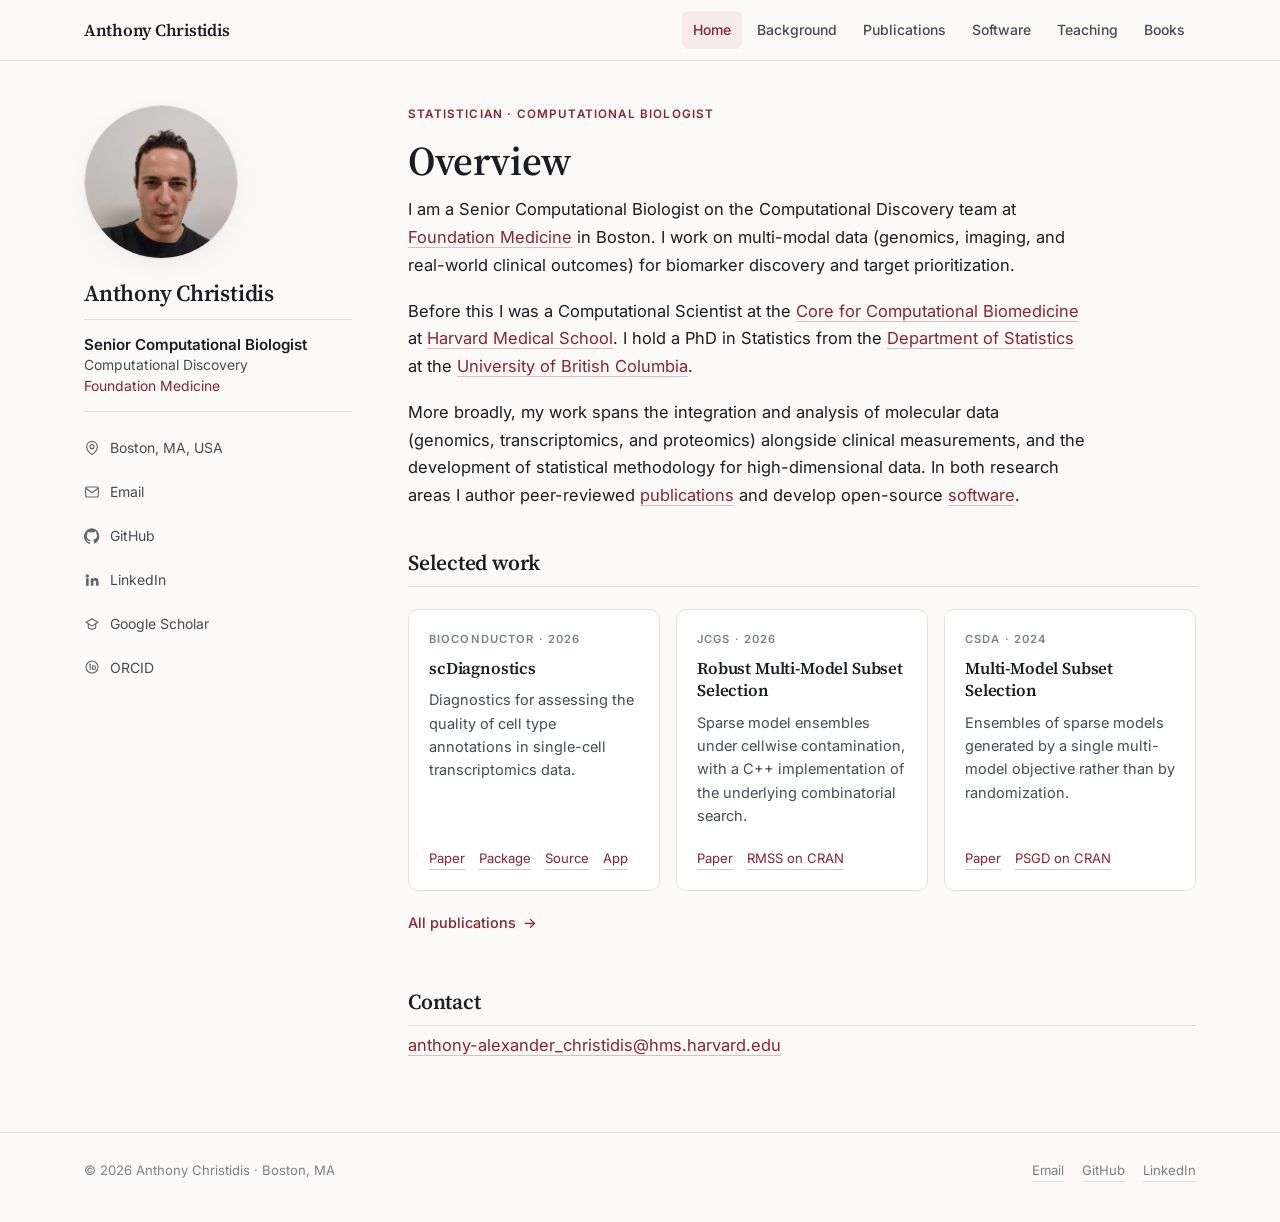
==== commit c598b3fa: "Remove the HMS profile link from the sidebar The page is still live, but DBMI maintains that directo" ====
--- a/index.html
+++ b/index.html
@@ -118,9 +118,6 @@
       <li><a href="https://orcid.org/0000-0002-4565-6279" target="_blank" rel="noopener">
         <svg viewBox="0 0 24 24" aria-hidden="true"><circle cx="12" cy="12" r="9"/><path d="M9.3 10.2v5.6"/><circle cx="9.3" cy="8.1" r=".55"/><path d="M12.9 10.2h1.6a2.8 2.8 0 0 1 0 5.6h-1.6Z"/></svg>
         ORCID</a></li>
-      <li><a href="https://dbmi.hms.harvard.edu/people/anthony-christidis" target="_blank" rel="noopener">
-        <svg viewBox="0 0 24 24" aria-hidden="true"><path d="M3 9.8 12 4.5l9 5.3"/><path d="M5.5 11v8"/><path d="M9.8 11v8"/><path d="M14.2 11v8"/><path d="M18.5 11v8"/><path d="M3 19.5h18"/></svg>
-        HMS / CCB profile</a></li>
     </ul>
   </aside>
 
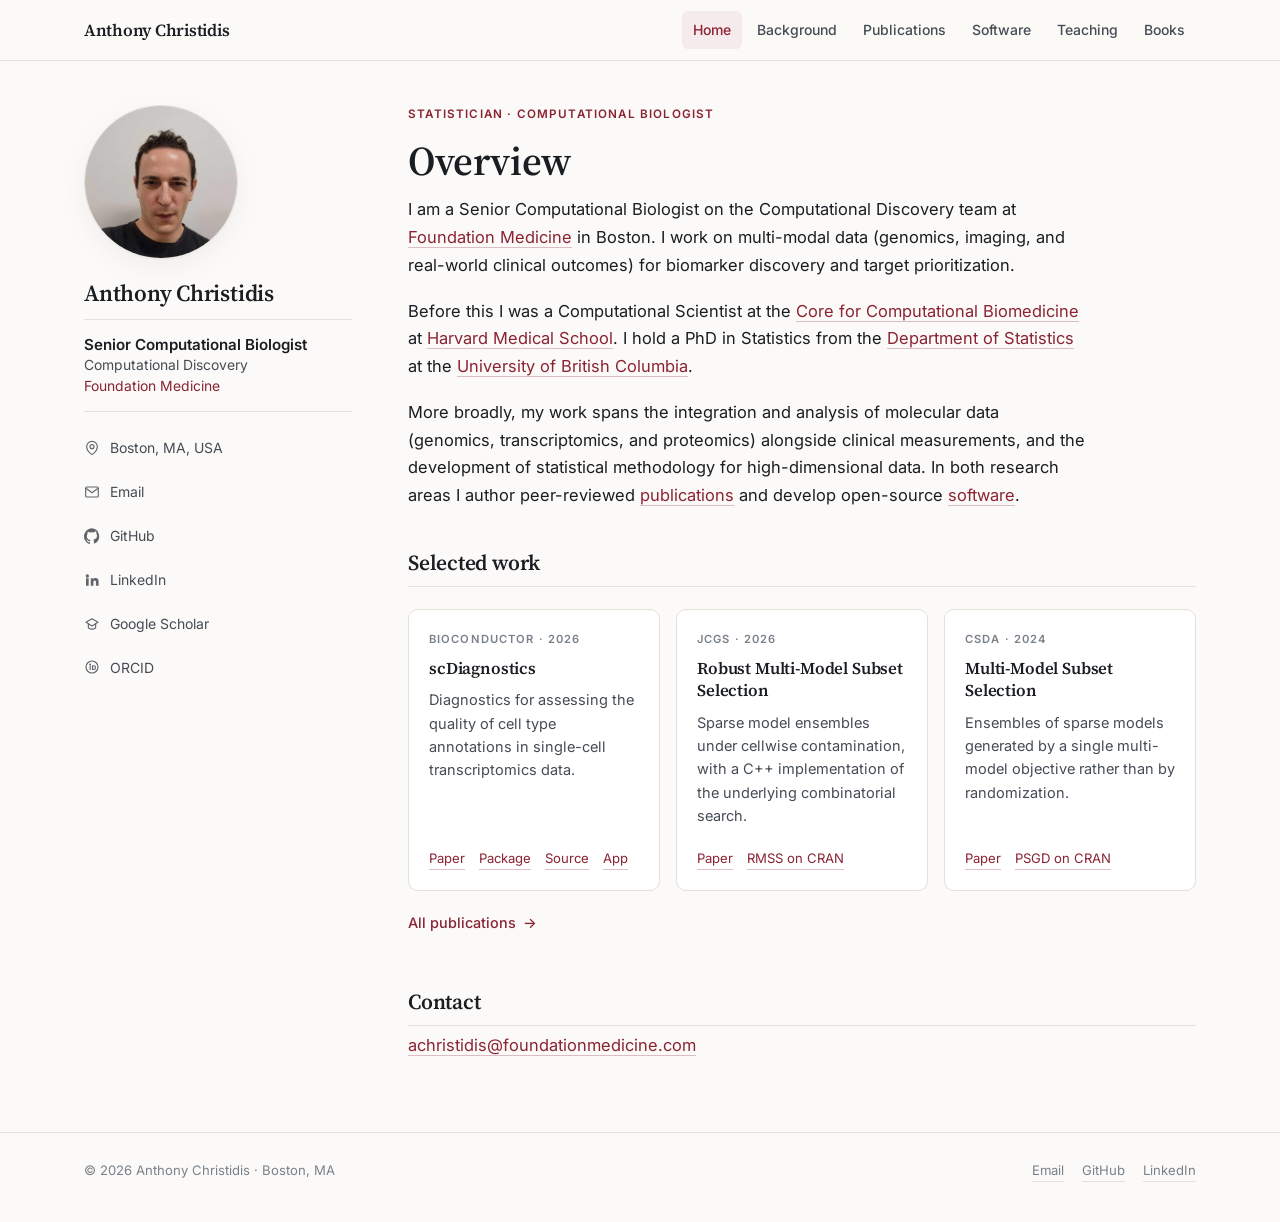
==== commit 56a9b299: "Update HMS to FMI e-mail." ====
--- a/index.html
+++ b/index.html
@@ -103,7 +103,7 @@
       <li><a href="https://maps.app.goo.gl/oiPNKyXVnu64fn4m7" target="_blank" rel="noopener">
         <svg viewBox="0 0 24 24" aria-hidden="true"><path d="M20 10c0 6-8 12-8 12s-8-6-8-12a8 8 0 0 1 16 0Z"/><circle cx="12" cy="10" r="3"/></svg>
         Boston, MA, USA</a></li>
-      <li><a href="mailto:anthony-alexander_christidis@hms.harvard.edu">
+      <li><a href="mailto:achristidis@foundationmedicine.com">
         <svg viewBox="0 0 24 24" aria-hidden="true"><rect x="2.5" y="4.5" width="19" height="15" rx="2"/><path d="m3 6.5 9 6.5 9-6.5"/></svg>
         Email</a></li>
       <li><a href="https://github.com/AnthonyChristidis" target="_blank" rel="noopener">
@@ -201,7 +201,7 @@
     <section class="section">
       <h2 class="section__title">Contact</h2>
       <p>
-        <a href="mailto:anthony-alexander_christidis@hms.harvard.edu">anthony-alexander_christidis@hms.harvard.edu</a>
+        <a href="mailto:achristidis@foundationmedicine.com">achristidis@foundationmedicine.com</a>
       </p>
     </section>
 
@@ -212,7 +212,7 @@
   <div class="footer__inner">
     <span>&copy; 2026 Anthony Christidis &middot; Boston, MA</span>
     <span class="footer__links">
-      <a href="mailto:anthony-alexander_christidis@hms.harvard.edu">Email</a>
+      <a href="mailto:achristidis@foundationmedicine.com">Email</a>
       <a href="https://github.com/AnthonyChristidis" target="_blank" rel="noopener">GitHub</a>
       <a href="https://www.linkedin.com/in/anthony-christidis-61272a120/" target="_blank" rel="noopener">LinkedIn</a>
     </span>
